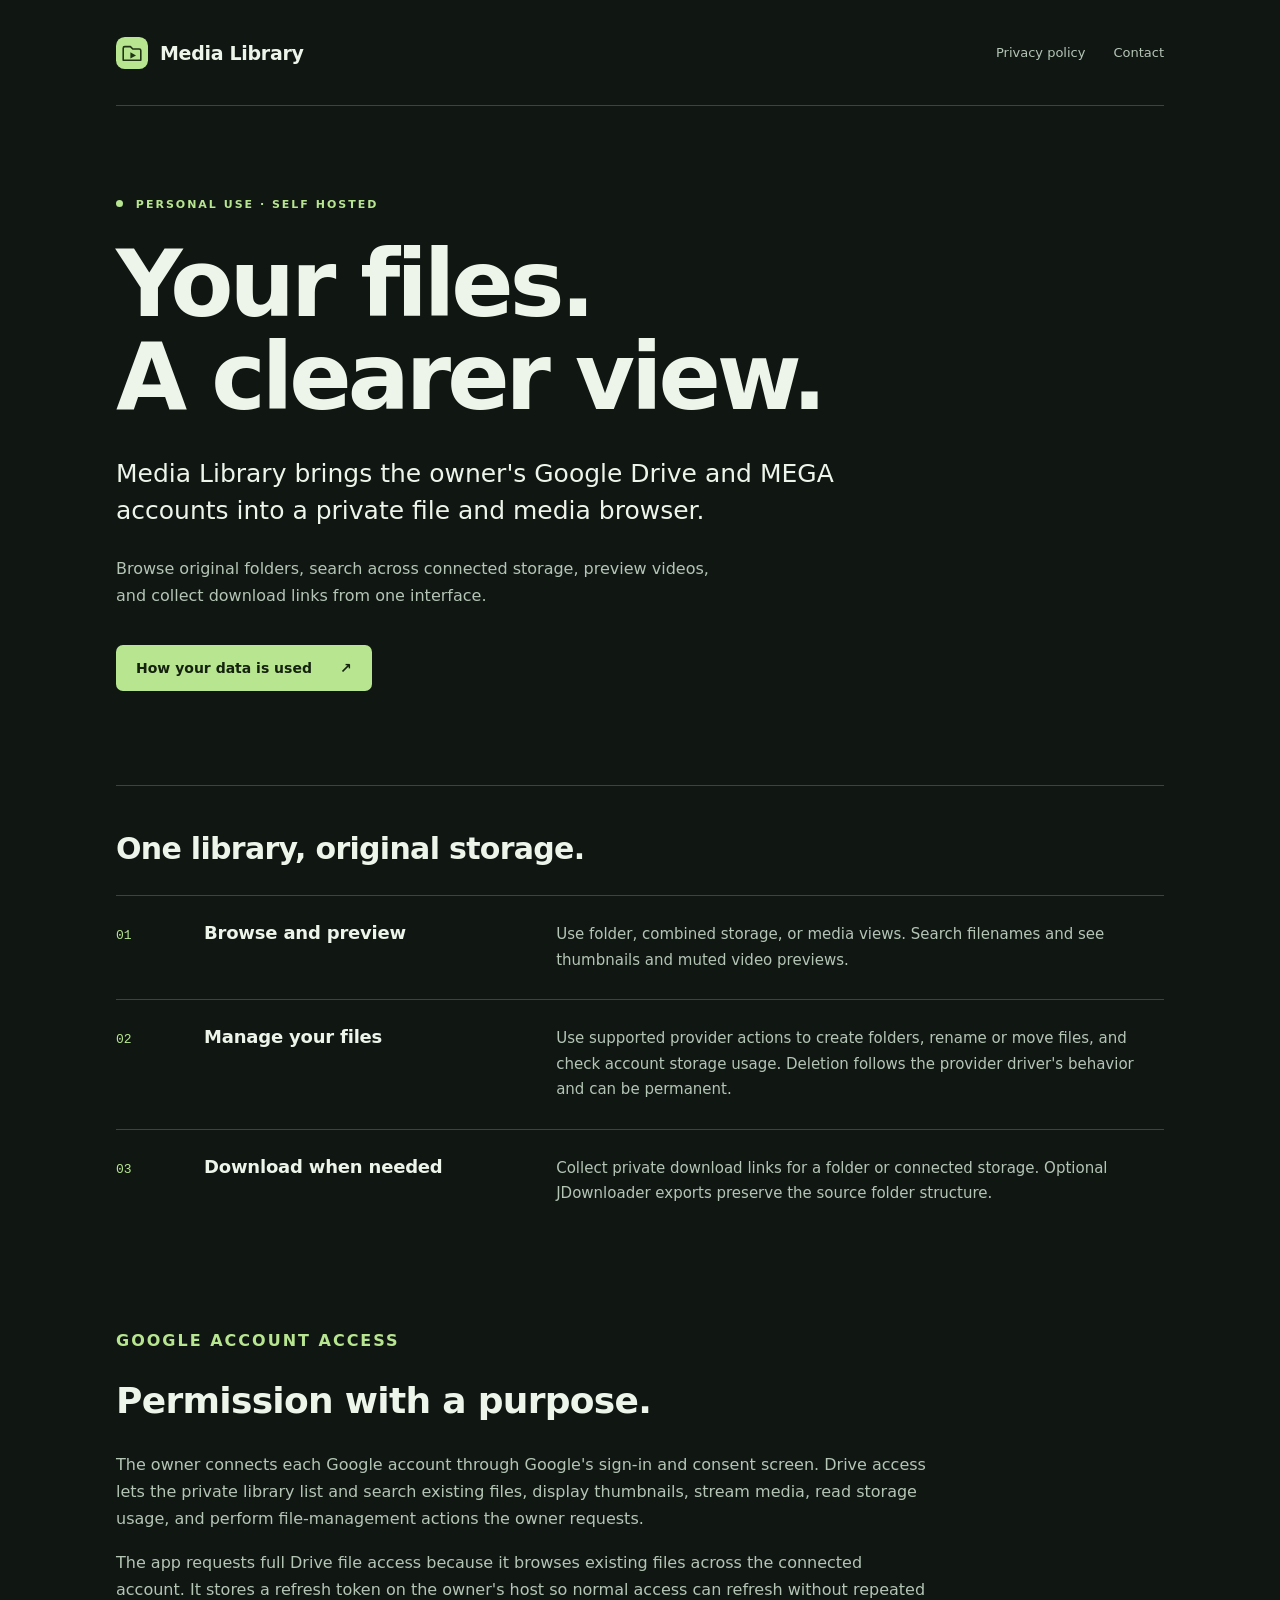
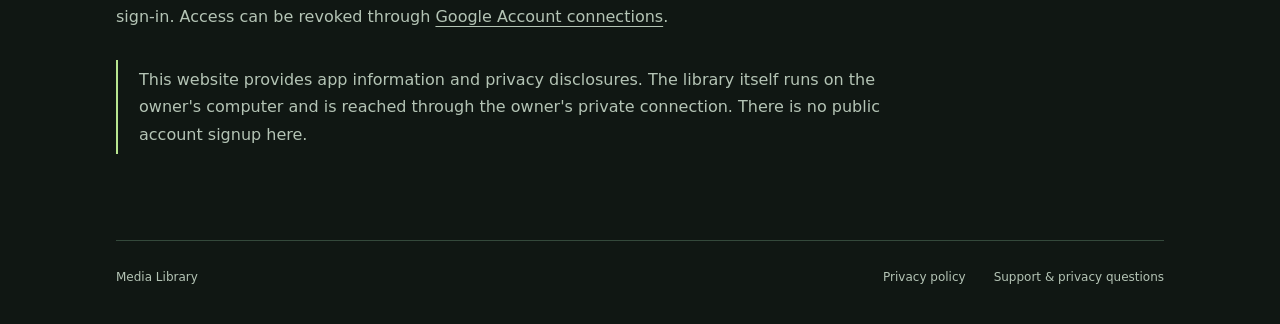
==== index.html @ 5800cf6c "Publish Media Library app information and privacy policy" ====
<!doctype html>
<html lang="en">
<head>
  <meta charset="utf-8">
  <meta name="viewport" content="width=device-width, initial-scale=1">
  <meta name="description" content="Media Library is a private, self-hosted browser for files and media in the owner's Google Drive and MEGA accounts.">
  <meta name="referrer" content="strict-origin-when-cross-origin">
  <meta http-equiv="Content-Security-Policy" content="default-src 'none'; style-src 'self'; img-src 'self'; base-uri 'none'; form-action 'none'">
  <link rel="canonical" href="https://rayaana.github.io/media-library-info/">
  <link rel="icon" href="icon.svg" type="image/svg+xml">
  <link rel="stylesheet" href="style.css">
  <title>Media Library — Private cloud media browser</title>
</head>
<body>
  <a class="skip" href="#main">Skip to content</a>
  <div class="shell">
    <header class="site-header">
      <a class="brand" href="./"><img src="icon.svg" width="32" height="32" alt="">Media Library</a>
      <nav aria-label="Main navigation"><a href="privacy.html">Privacy policy</a><a href="https://github.com/RayaanA/media-library-info/issues">Contact</a></nav>
    </header>
    <main id="main">
      <section class="hero" aria-labelledby="title">
        <p class="eyebrow"><span class="dot" aria-hidden="true"></span> PERSONAL USE · SELF HOSTED</p>
        <h1 id="title">Your files.<br>A clearer view.</h1>
        <p class="intro">Media Library brings the owner's Google Drive and MEGA accounts into a private file and media browser.</p>
        <p class="hero-detail">Browse original folders, search across connected storage, preview videos, and collect download links from one interface.</p>
        <a class="button" href="privacy.html">How your data is used <span aria-hidden="true">↗</span></a>
      </section>
      <section class="features" aria-labelledby="features-title">
        <h2 id="features-title">One library, original storage.</h2>
        <div class="feature"><span class="number" aria-hidden="true">01</span><h3>Browse and preview</h3><p>Use folder, combined storage, or media views. Search filenames and see thumbnails and muted video previews.</p></div>
        <div class="feature"><span class="number" aria-hidden="true">02</span><h3>Manage your files</h3><p>Use supported provider actions to create folders, rename or move files, and check account storage usage. Deletion follows the provider driver's behavior and can be permanent.</p></div>
        <div class="feature"><span class="number" aria-hidden="true">03</span><h3>Download when needed</h3><p>Collect private download links for a folder or connected storage. Optional JDownloader exports preserve the source folder structure.</p></div>
      </section>
      <section class="access" aria-labelledby="access-title">
        <p class="eyebrow">GOOGLE ACCOUNT ACCESS</p>
        <h2 id="access-title">Permission with a purpose.</h2>
        <p>The owner connects each Google account through Google's sign-in and consent screen. Drive access lets the private library list and search existing files, display thumbnails, stream media, read storage usage, and perform file-management actions the owner requests.</p>
        <p>The app requests full Drive file access because it browses existing files across the connected account. It stores a refresh token on the owner's host so normal access can refresh without repeated sign-in. Access can be revoked through <a href="https://myaccount.google.com/connections">Google Account connections</a>.</p>
        <p class="notice">This website provides app information and privacy disclosures. The library itself runs on the owner's computer and is reached through the owner's private connection. There is no public account signup here.</p>
      </section>
    </main>
    <footer><span>Media Library</span><a href="privacy.html">Privacy policy</a><a href="https://github.com/RayaanA/media-library-info/issues">Support &amp; privacy questions</a></footer>
  </div>
</body>
</html>
---- style.css ----
:root{color-scheme:dark;--bg:#101713;--surface:#17231c;--line:#34493b;--ink:#edf4e9;--muted:#b4c4b5;--accent:#b8e590;font-family:Inter,Segoe UI,system-ui,sans-serif;background:var(--bg);color:var(--ink)}
*{box-sizing:border-box}body{margin:0}a{color:inherit;text-underline-offset:4px}a:hover{color:var(--accent)}a:focus-visible{outline:2px solid var(--accent);outline-offset:6px}.shell{max-width:1120px;margin:auto;padding:0 36px}.site-header{min-height:106px;display:flex;justify-content:space-between;align-items:center;gap:24px;border-bottom:1px solid var(--line)}.brand{display:flex;align-items:center;gap:12px;font-size:19px;font-weight:650;text-decoration:none;letter-spacing:-.3px}nav{display:flex;gap:28px;font-size:13px}nav a{text-decoration:none;color:var(--muted)}.skip{position:absolute;left:20px;top:-100px;padding:14px;background:var(--accent);color:var(--bg);z-index:1}.skip:focus{top:12px}.hero{max-width:850px;padding:90px 0 94px}.eyebrow{font-size:11px;font-weight:700;letter-spacing:2px;color:var(--accent);margin:0 0 24px}.dot{display:inline-block;width:7px;height:7px;border-radius:50%;background:var(--accent);margin-right:7px;vertical-align:1px}h1{font-size:clamp(48px,7.5vw,92px);line-height:1.01;letter-spacing:-4px;font-weight:550;margin:0 0 30px}p{line-height:1.7;color:var(--muted)}.intro{font-size:clamp(19px,2.4vw,25px);line-height:1.5;max-width:740px;color:var(--ink)}.hero-detail{font-size:16px;max-width:600px}.button{display:inline-flex;align-items:center;gap:28px;background:var(--accent);color:#14220e;padding:15px 20px;border-radius:7px;font-size:14px;font-weight:650;text-decoration:none;margin-top:20px}.button:hover{color:#14220e;background:#cbefa9}h2{font-weight:550;font-size:30px;letter-spacing:-.7px;line-height:1.25;margin:0 0 28px}.features{border-top:1px solid var(--line);padding:44px 0 54px}.feature{display:grid;grid-template-columns:60px minmax(180px,.8fr) 1.5fr;gap:28px;align-items:baseline;border-top:1px solid var(--line);padding:26px 0}.number{font:13px ui-monospace,monospace;color:var(--accent)}.feature h3{font-size:18px;font-weight:550;letter-spacing:-.2px;margin:0}.feature p{font-size:15px;margin:0;max-width:580px}.access{max-width:820px;padding:40px 0 70px}.access h2{font-size:36px}.access p{font-size:16px}.notice{border-left:2px solid var(--accent);padding:6px 0 6px 21px;margin-top:30px}footer{border-top:1px solid var(--line);display:flex;flex-wrap:wrap;gap:14px 28px;align-items:center;padding:29px 0 40px;color:var(--muted);font-size:12px}footer>:first-child{margin-right:auto}footer a{text-decoration:none}.policy{max-width:790px;padding:70px 0 80px}.policy h1{font-size:clamp(44px,6vw,65px);letter-spacing:-2.3px}.policy h2{font-size:23px;letter-spacing:-.4px;margin:40px 0 14px}.policy p{font-size:16px}.policy .intro{font-size:19px}.policy .updated{font-size:13px;margin-top:-12px;color:var(--muted)}
@media(max-width:680px){.shell{padding:0 22px}.site-header{min-height:92px;flex-wrap:wrap;justify-content:flex-start;gap:12px;padding:20px 0}.brand{font-size:18px}nav{margin-left:auto;gap:18px;font-size:12px}.hero{padding:62px 0 68px}h1{letter-spacing:-2.4px}.feature{grid-template-columns:30px 1fr;gap:12px 20px}.feature p{grid-column:2}.features{padding-top:32px}h2{font-size:27px}.access{padding-top:20px}.access h2{font-size:30px}.policy{padding-top:48px}footer>:first-child{flex-basis:100%}}
@media(prefers-reduced-motion:reduce){*{scroll-behavior:auto!important}}
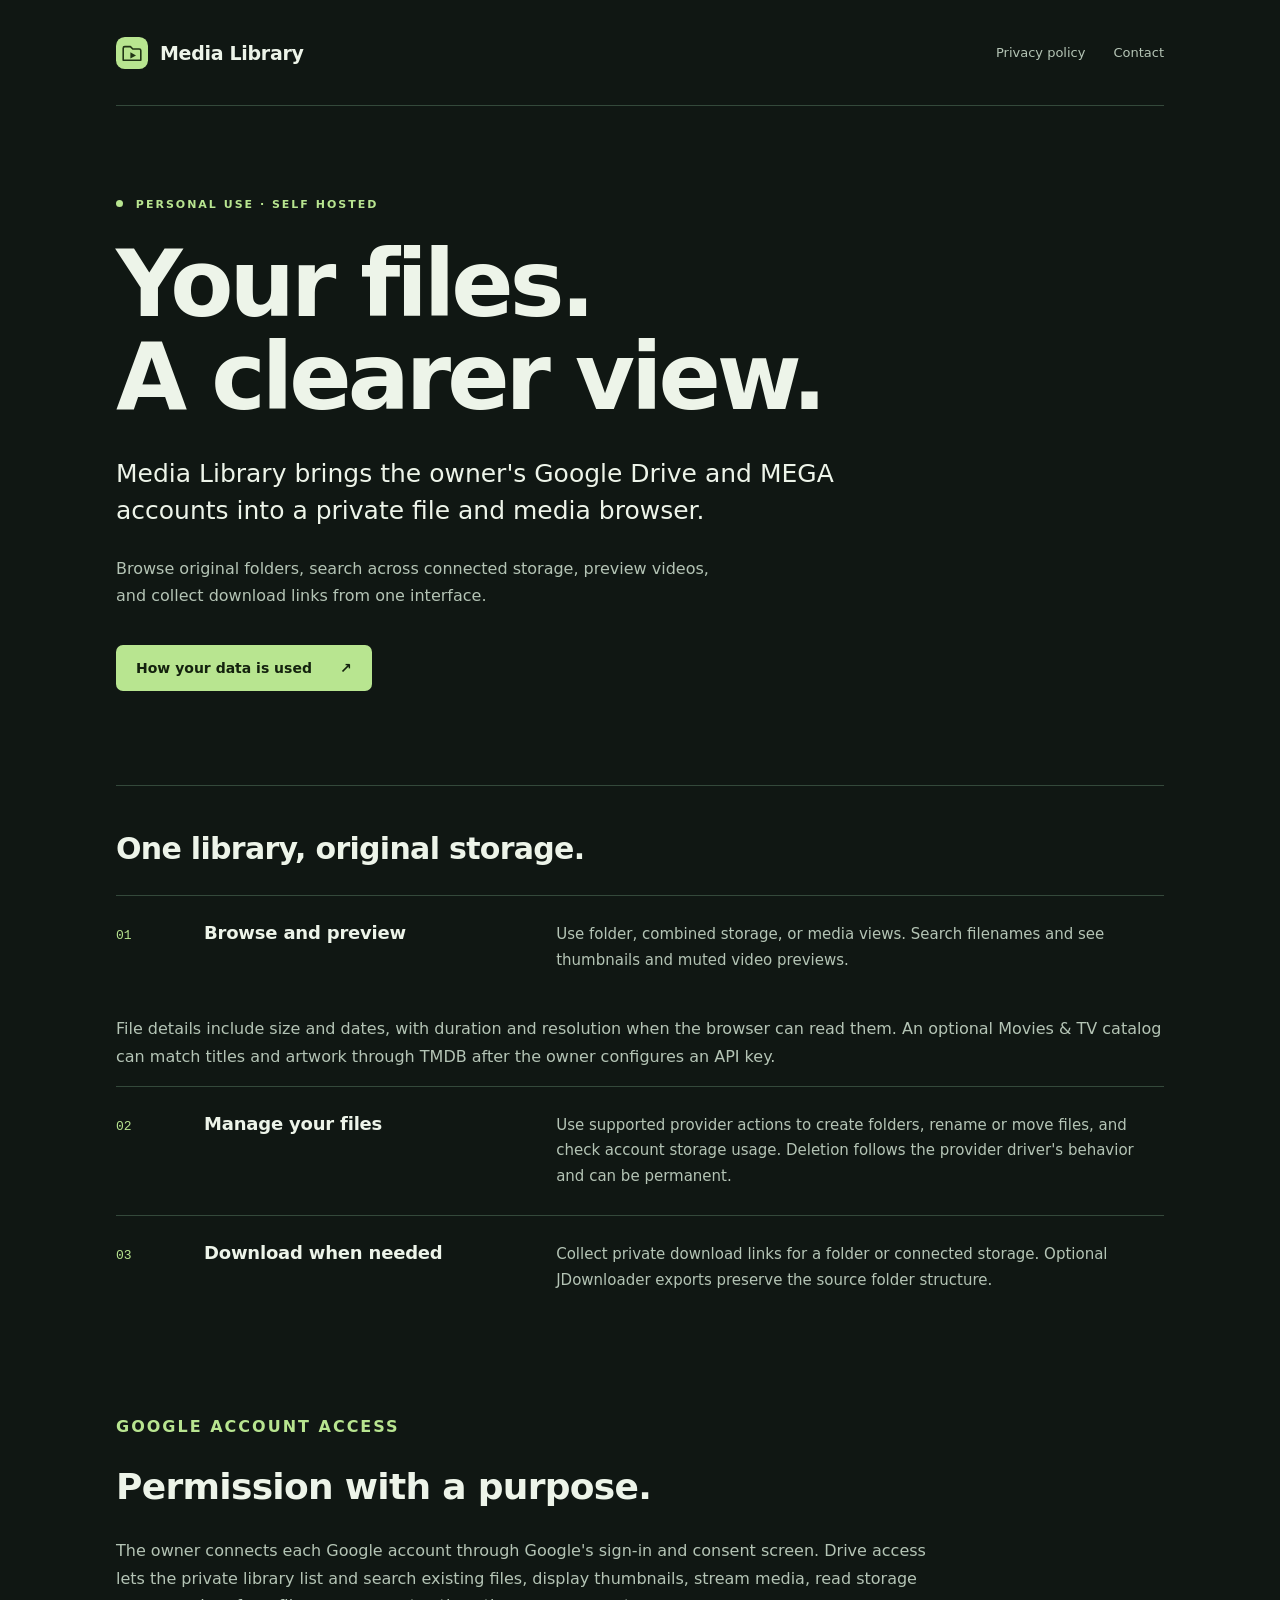
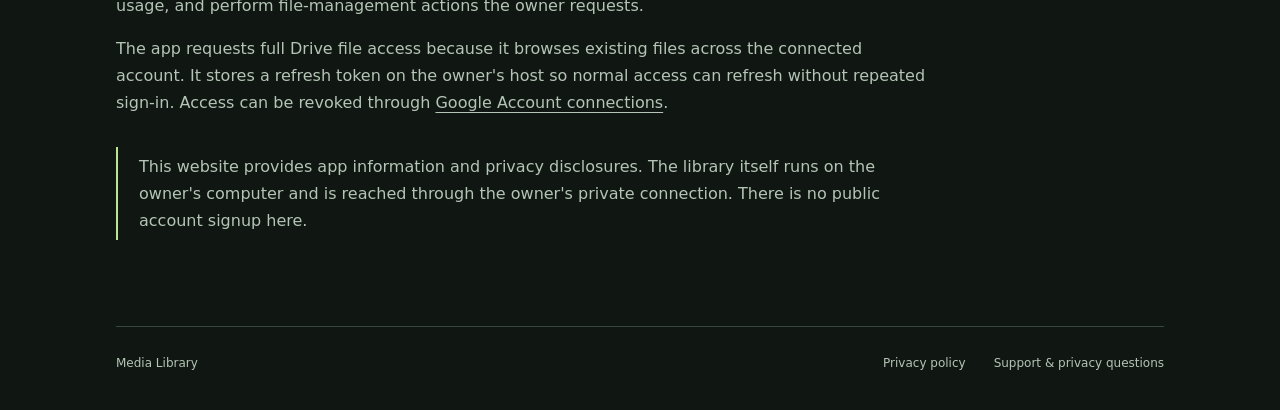
==== commit 99cbb84f: "Disclose optional TMDB metadata matching" ====
--- a/index.html
+++ b/index.html
@@ -29,6 +29,7 @@
       <section class="features" aria-labelledby="features-title">
         <h2 id="features-title">One library, original storage.</h2>
         <div class="feature"><span class="number" aria-hidden="true">01</span><h3>Browse and preview</h3><p>Use folder, combined storage, or media views. Search filenames and see thumbnails and muted video previews.</p></div>
+        <p>File details include size and dates, with duration and resolution when the browser can read them. An optional Movies &amp; TV catalog can match titles and artwork through TMDB after the owner configures an API key.</p>
         <div class="feature"><span class="number" aria-hidden="true">02</span><h3>Manage your files</h3><p>Use supported provider actions to create folders, rename or move files, and check account storage usage. Deletion follows the provider driver's behavior and can be permanent.</p></div>
         <div class="feature"><span class="number" aria-hidden="true">03</span><h3>Download when needed</h3><p>Collect private download links for a folder or connected storage. Optional JDownloader exports preserve the source folder structure.</p></div>
       </section>
